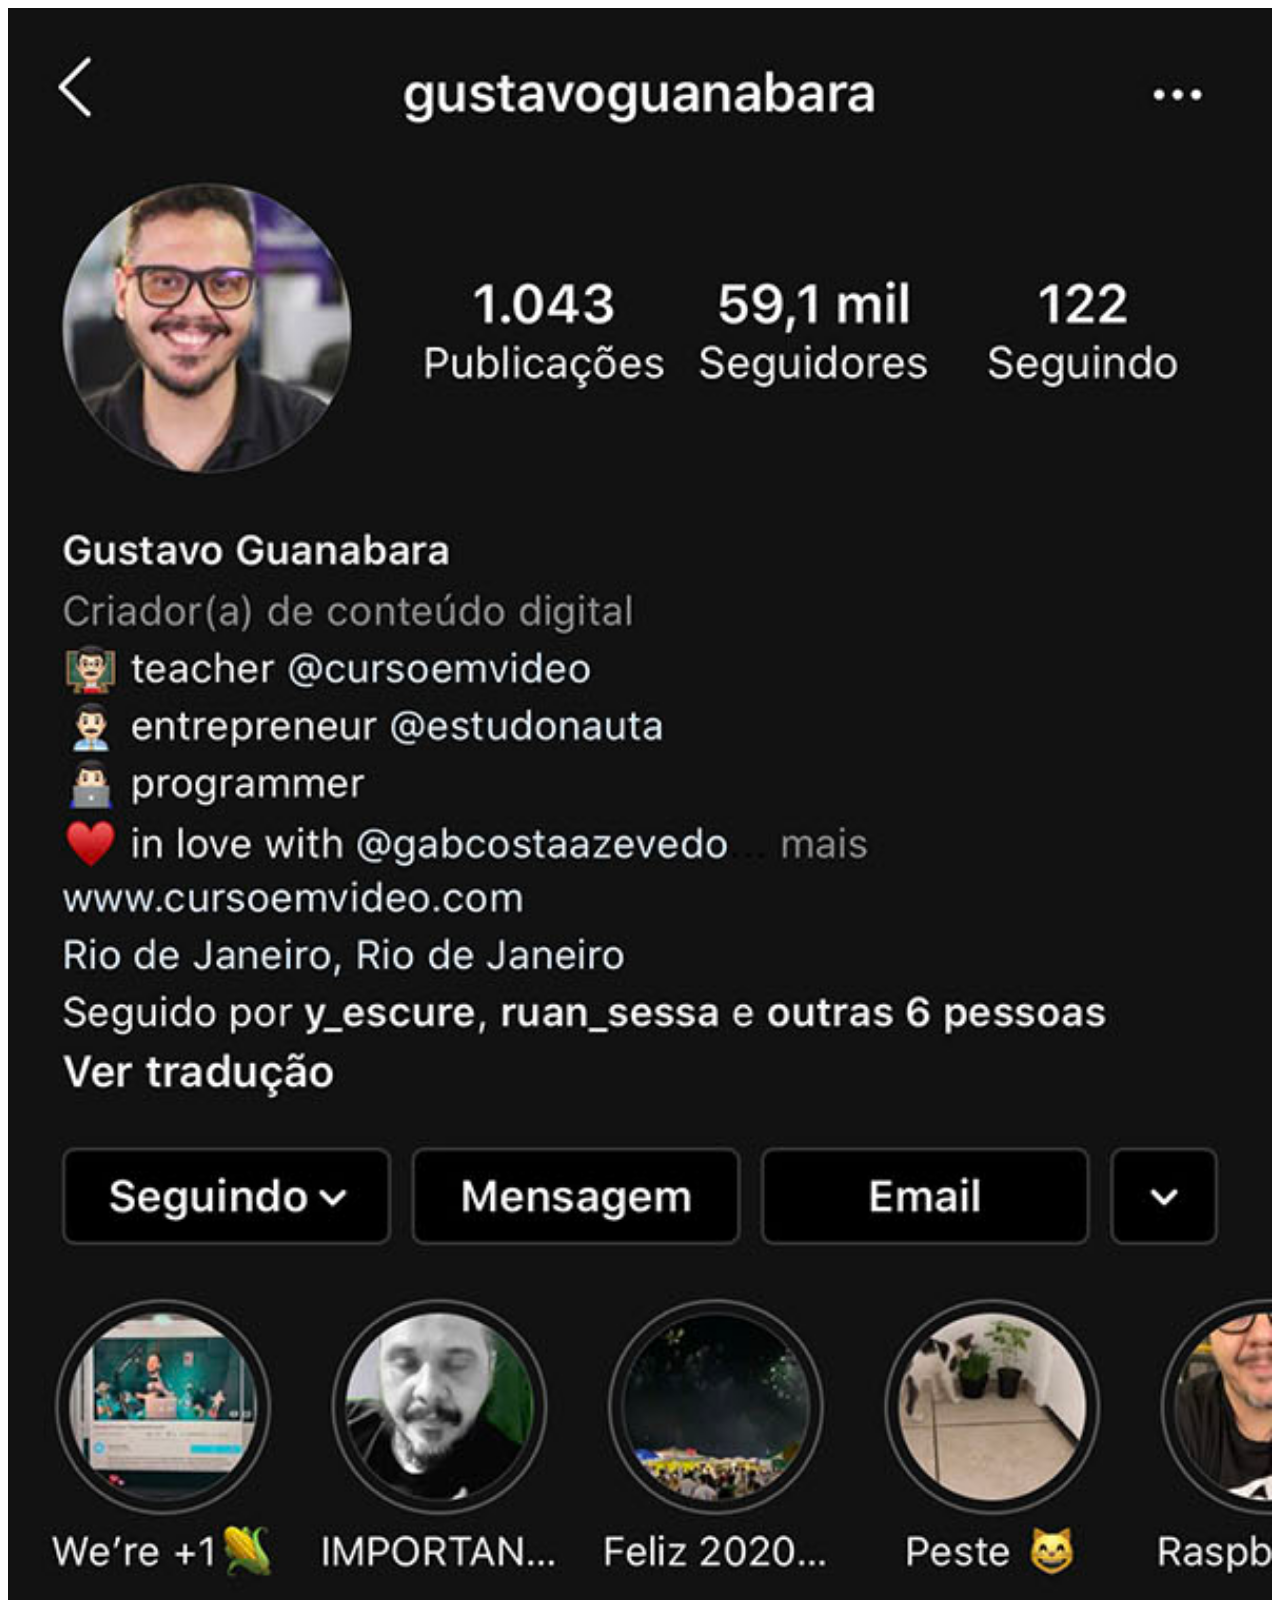
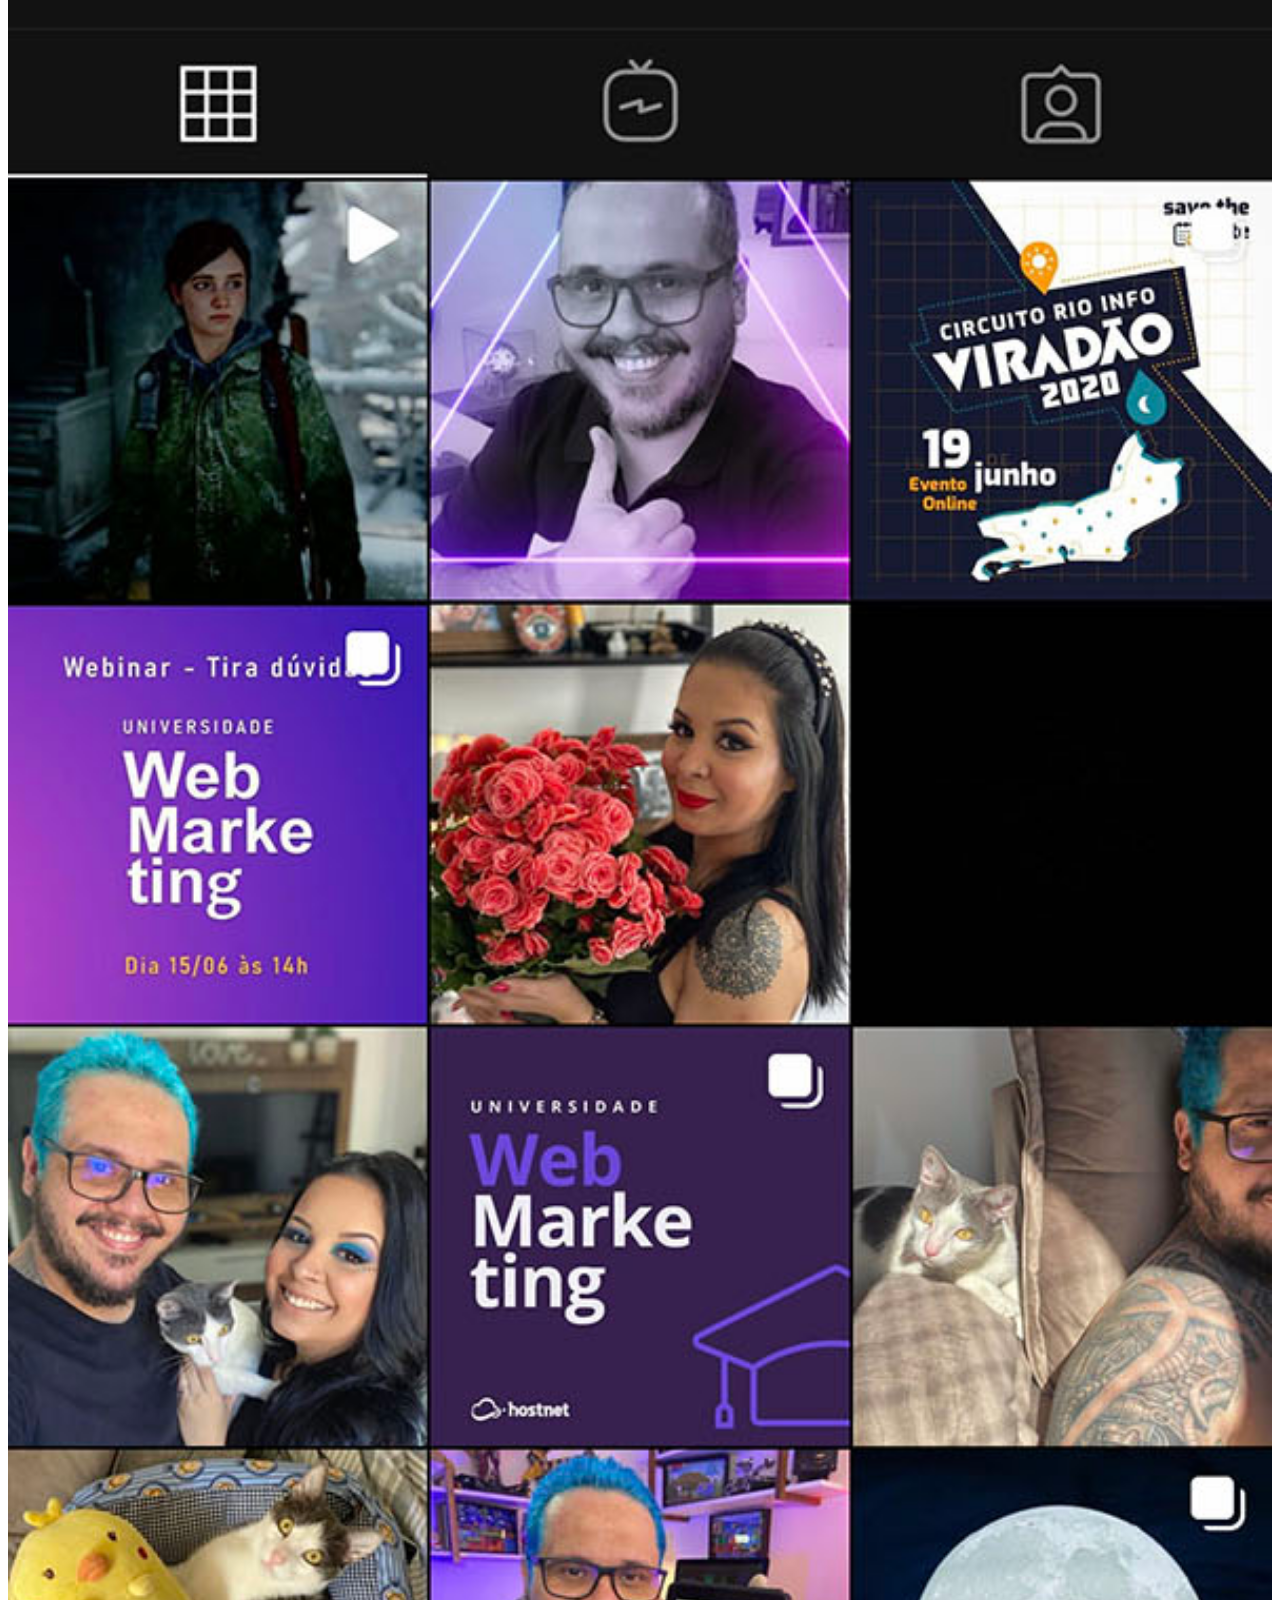
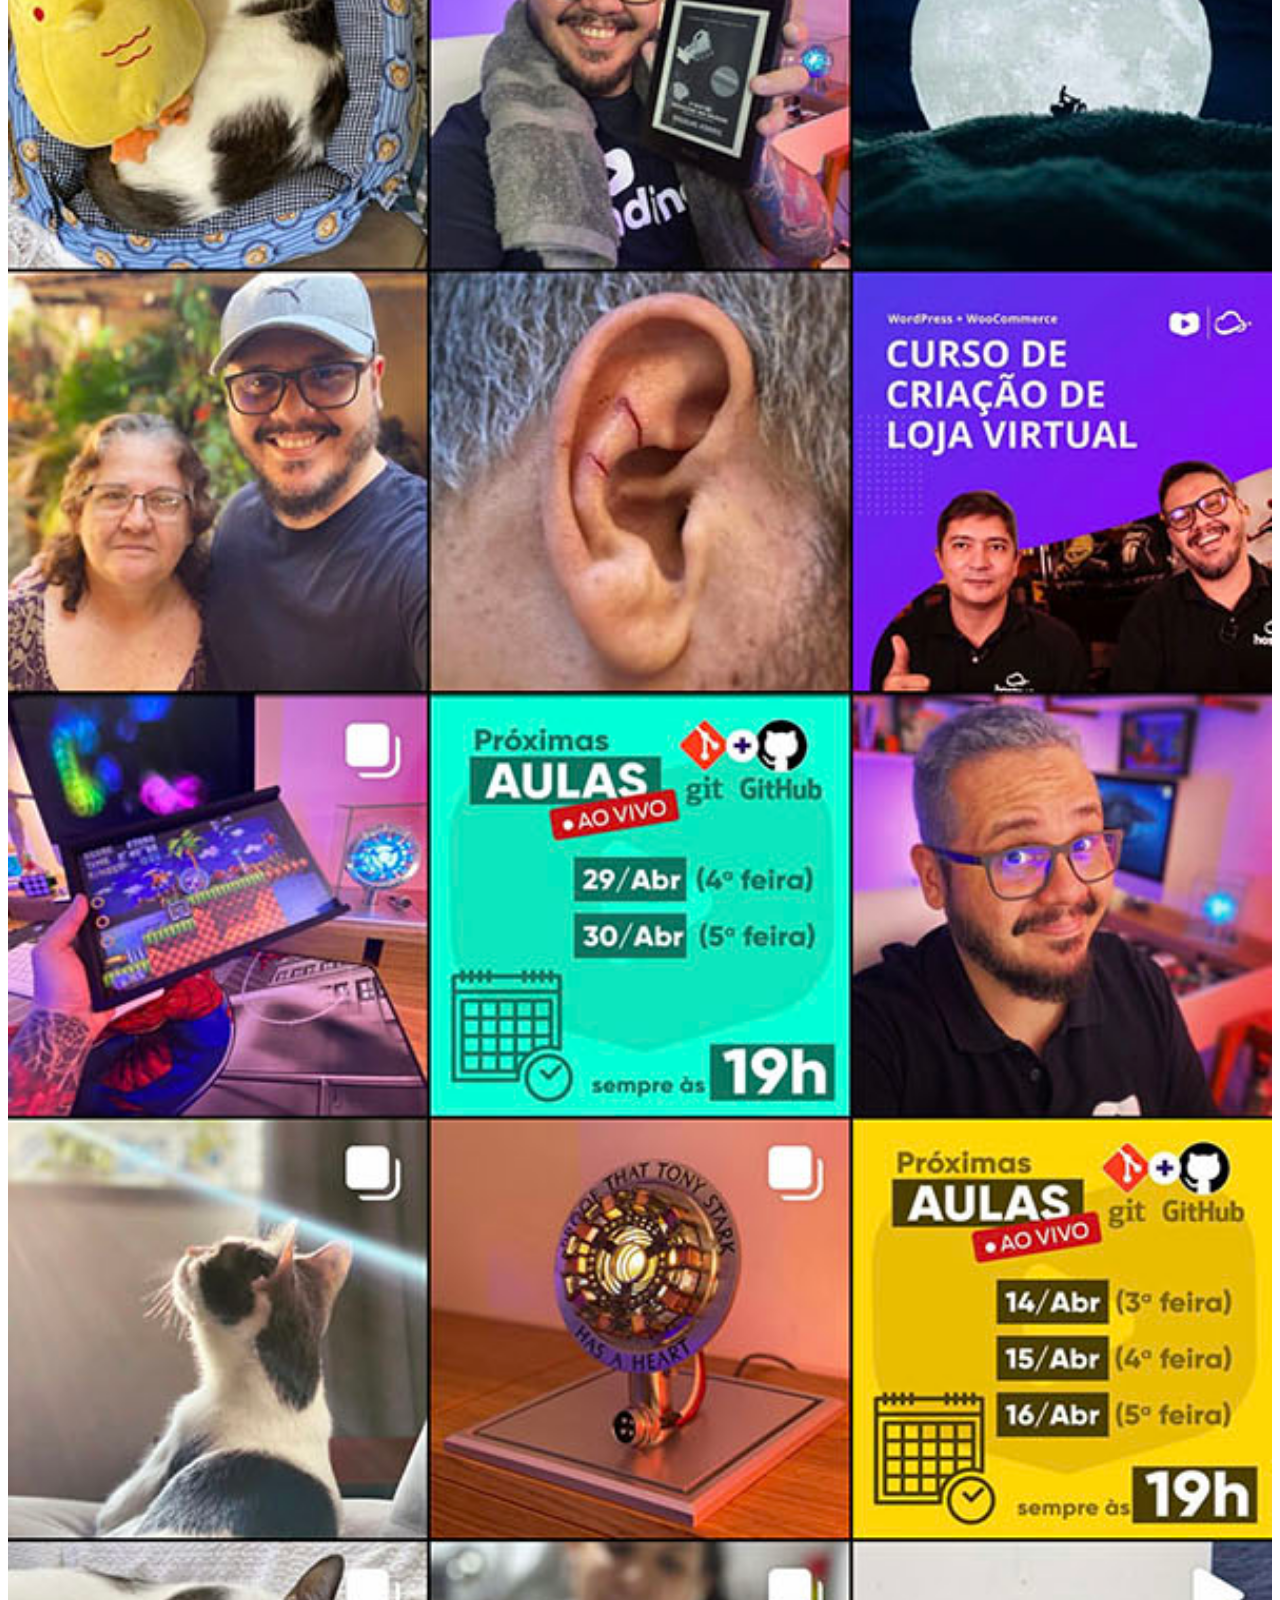
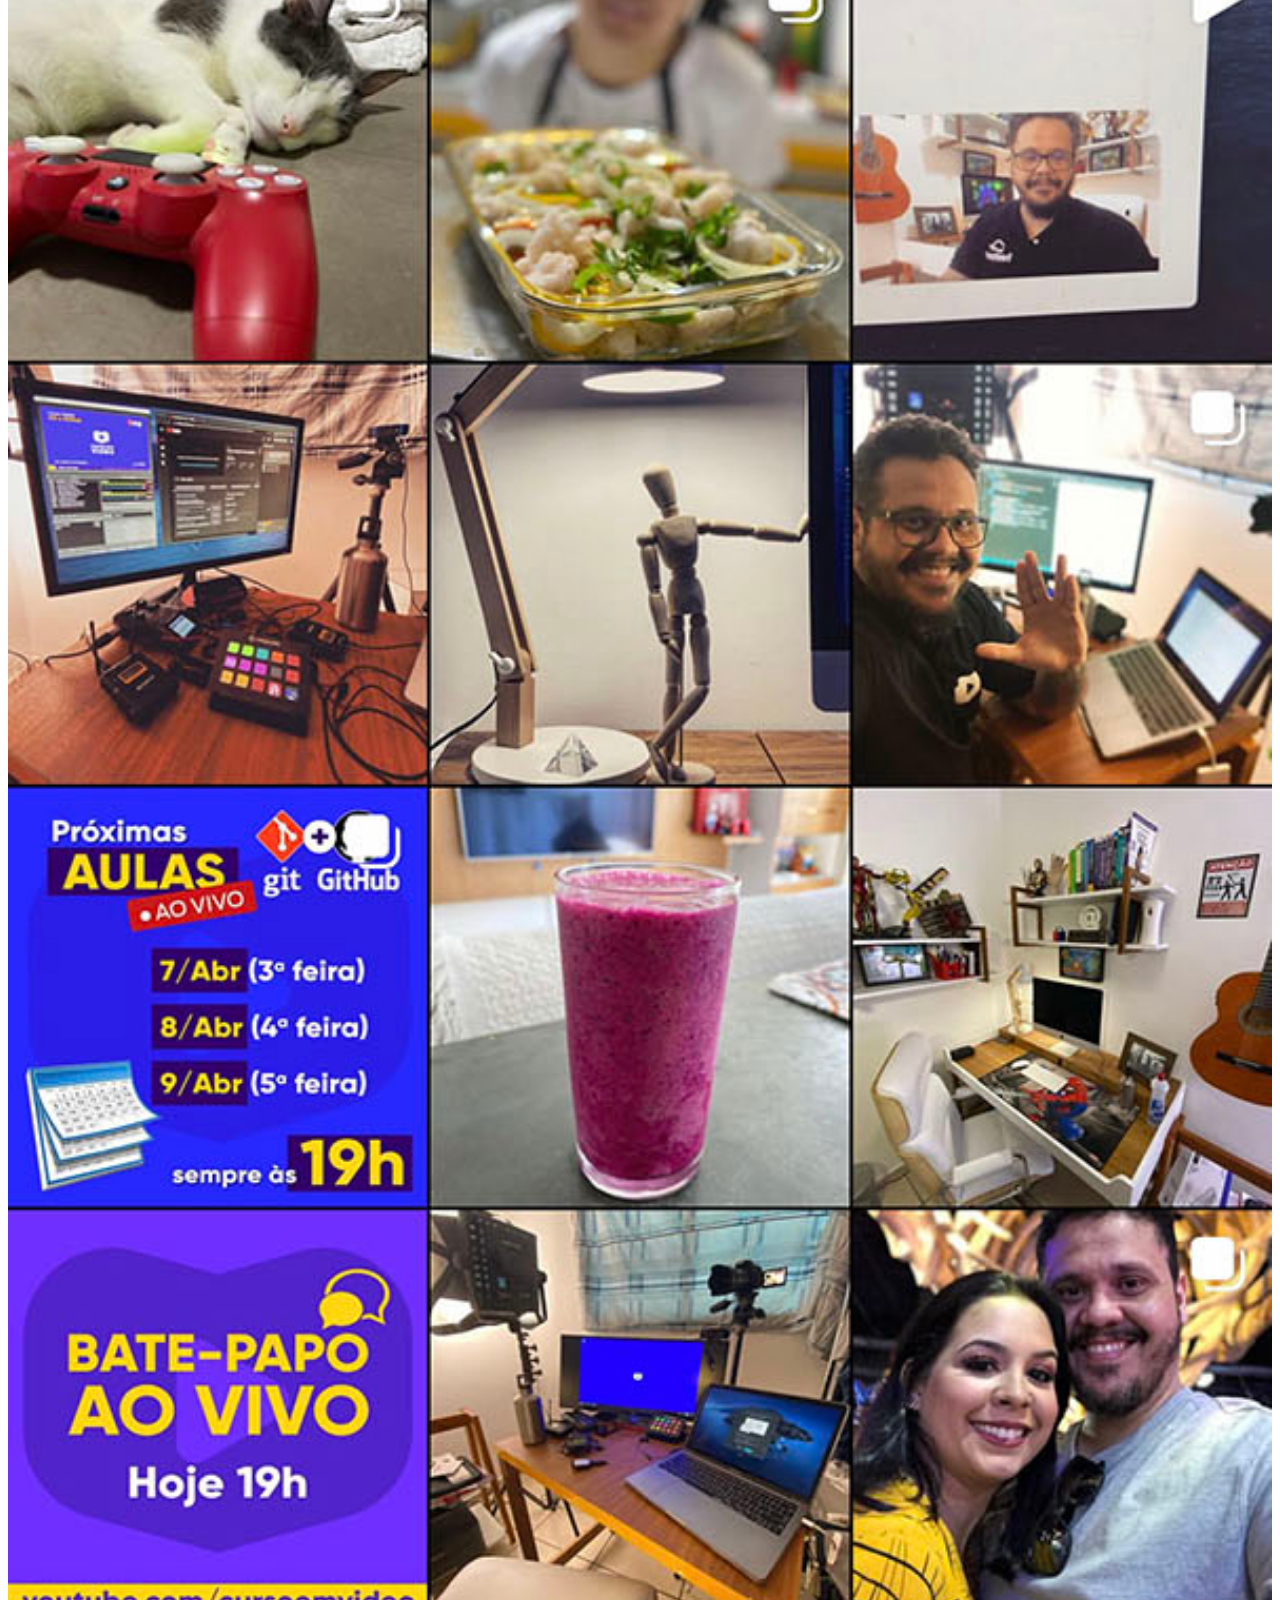
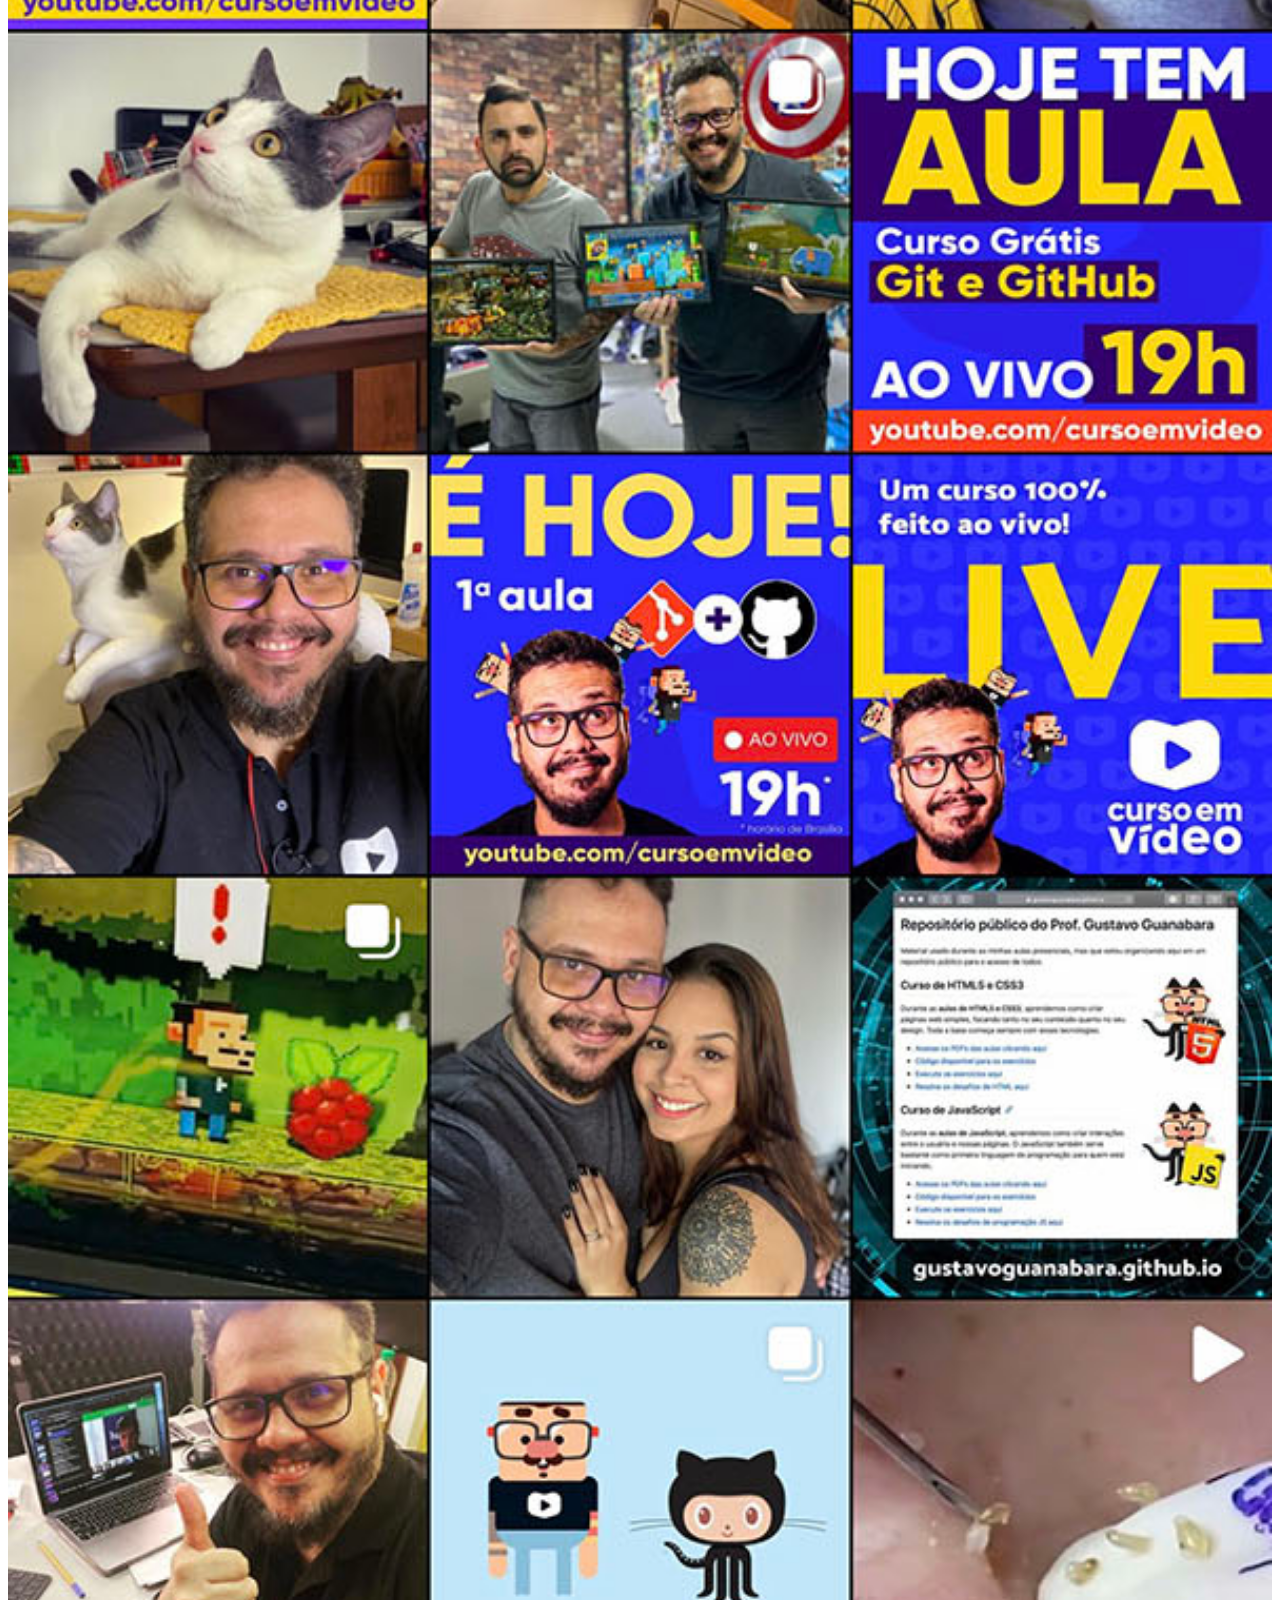
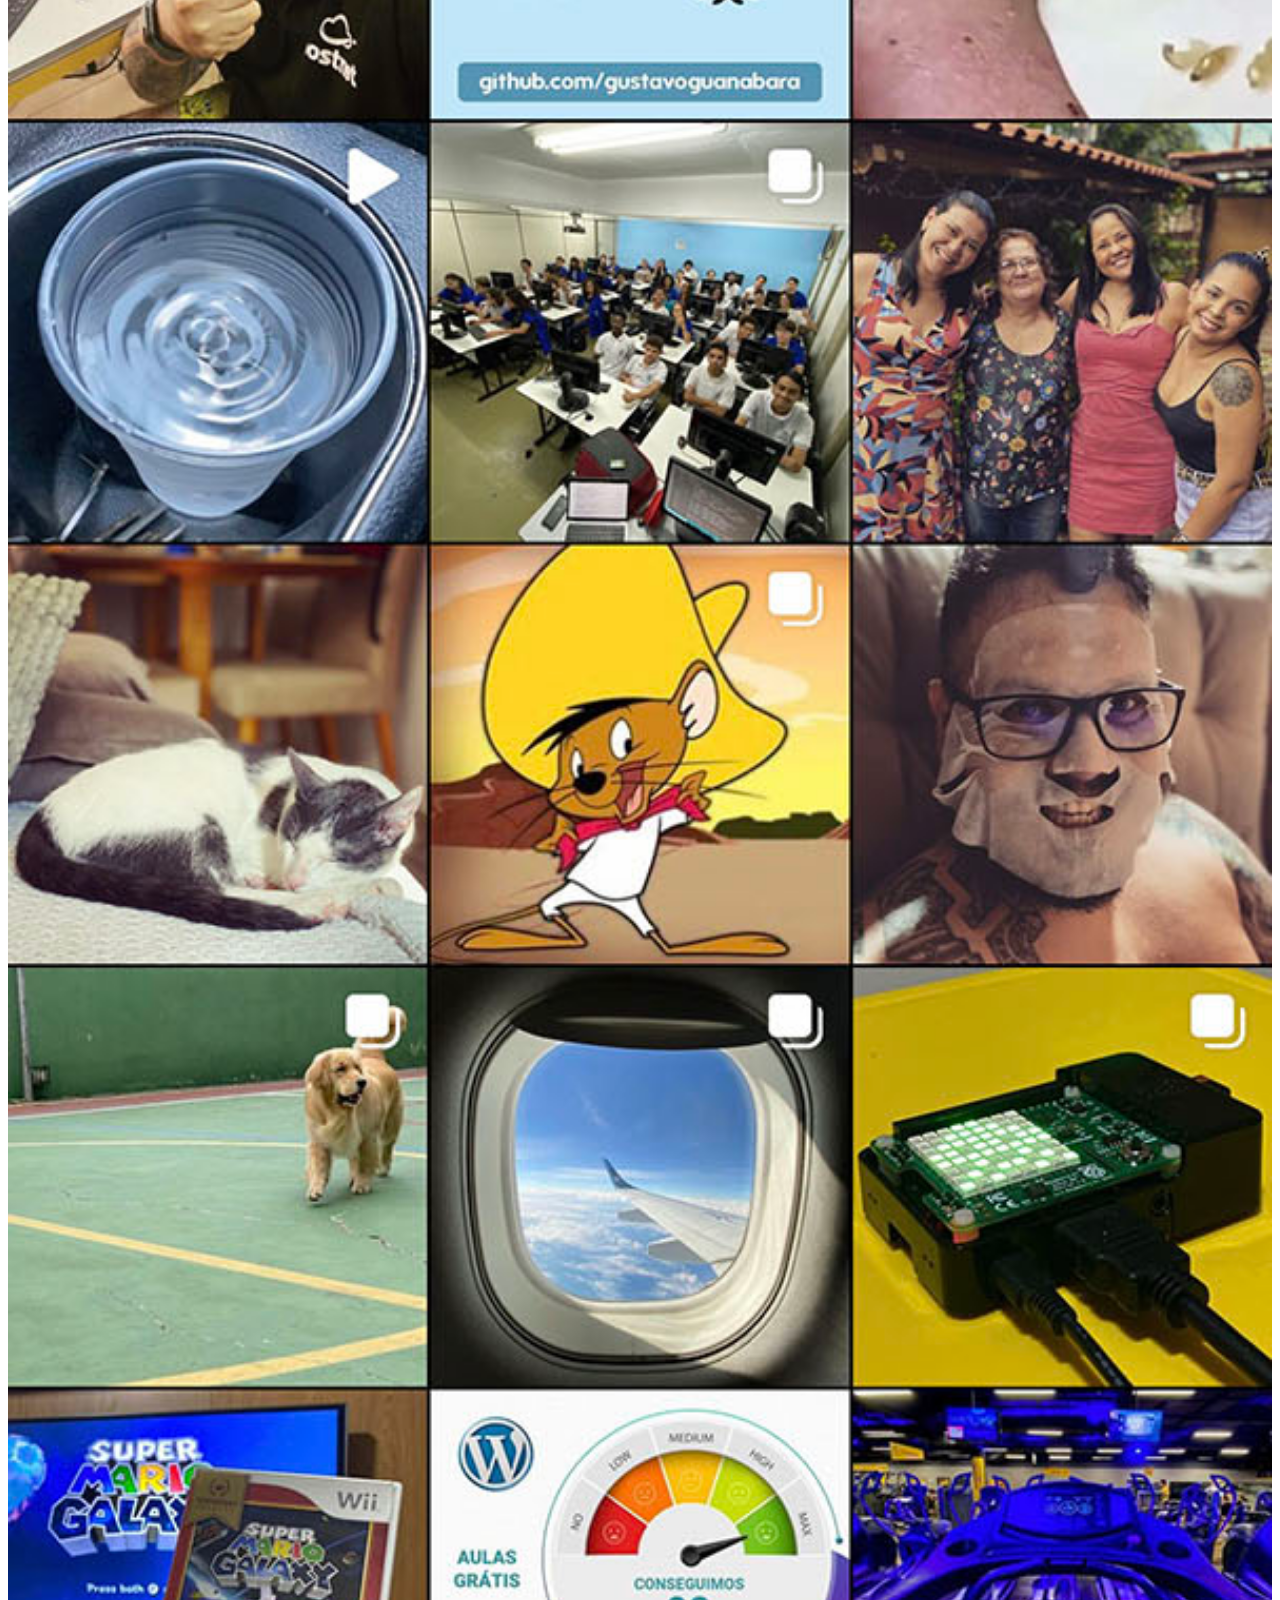
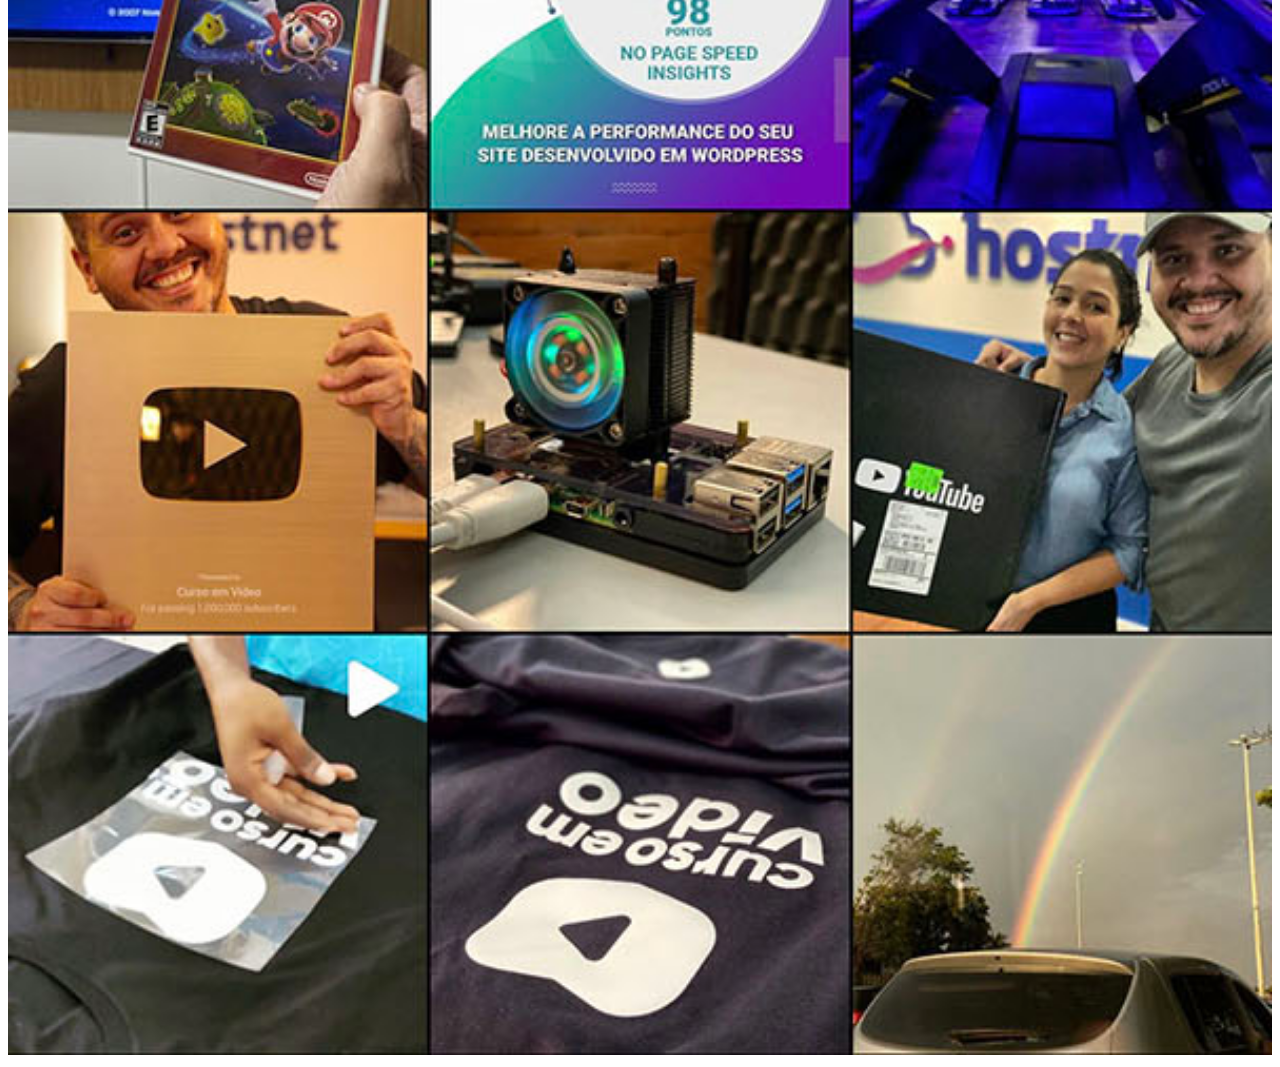
==== projeto/paginas/instagram.html @ 45d6e194 "final" ====
<!DOCTYPE html>
<html lang="pt-br">
<head>
    <meta charset="UTF-8">
    <meta name="viewport" content="width=device-width, initial-scale=1.0">
    <title>Document</title>
    <style>
        img{
            width: 100%;
            margin: auto;
            padding: 0;
        }
    </style>
</head>
<body>
    <img src="../imagens/tela-instagram.jpg" alt="">
</body>
</html>
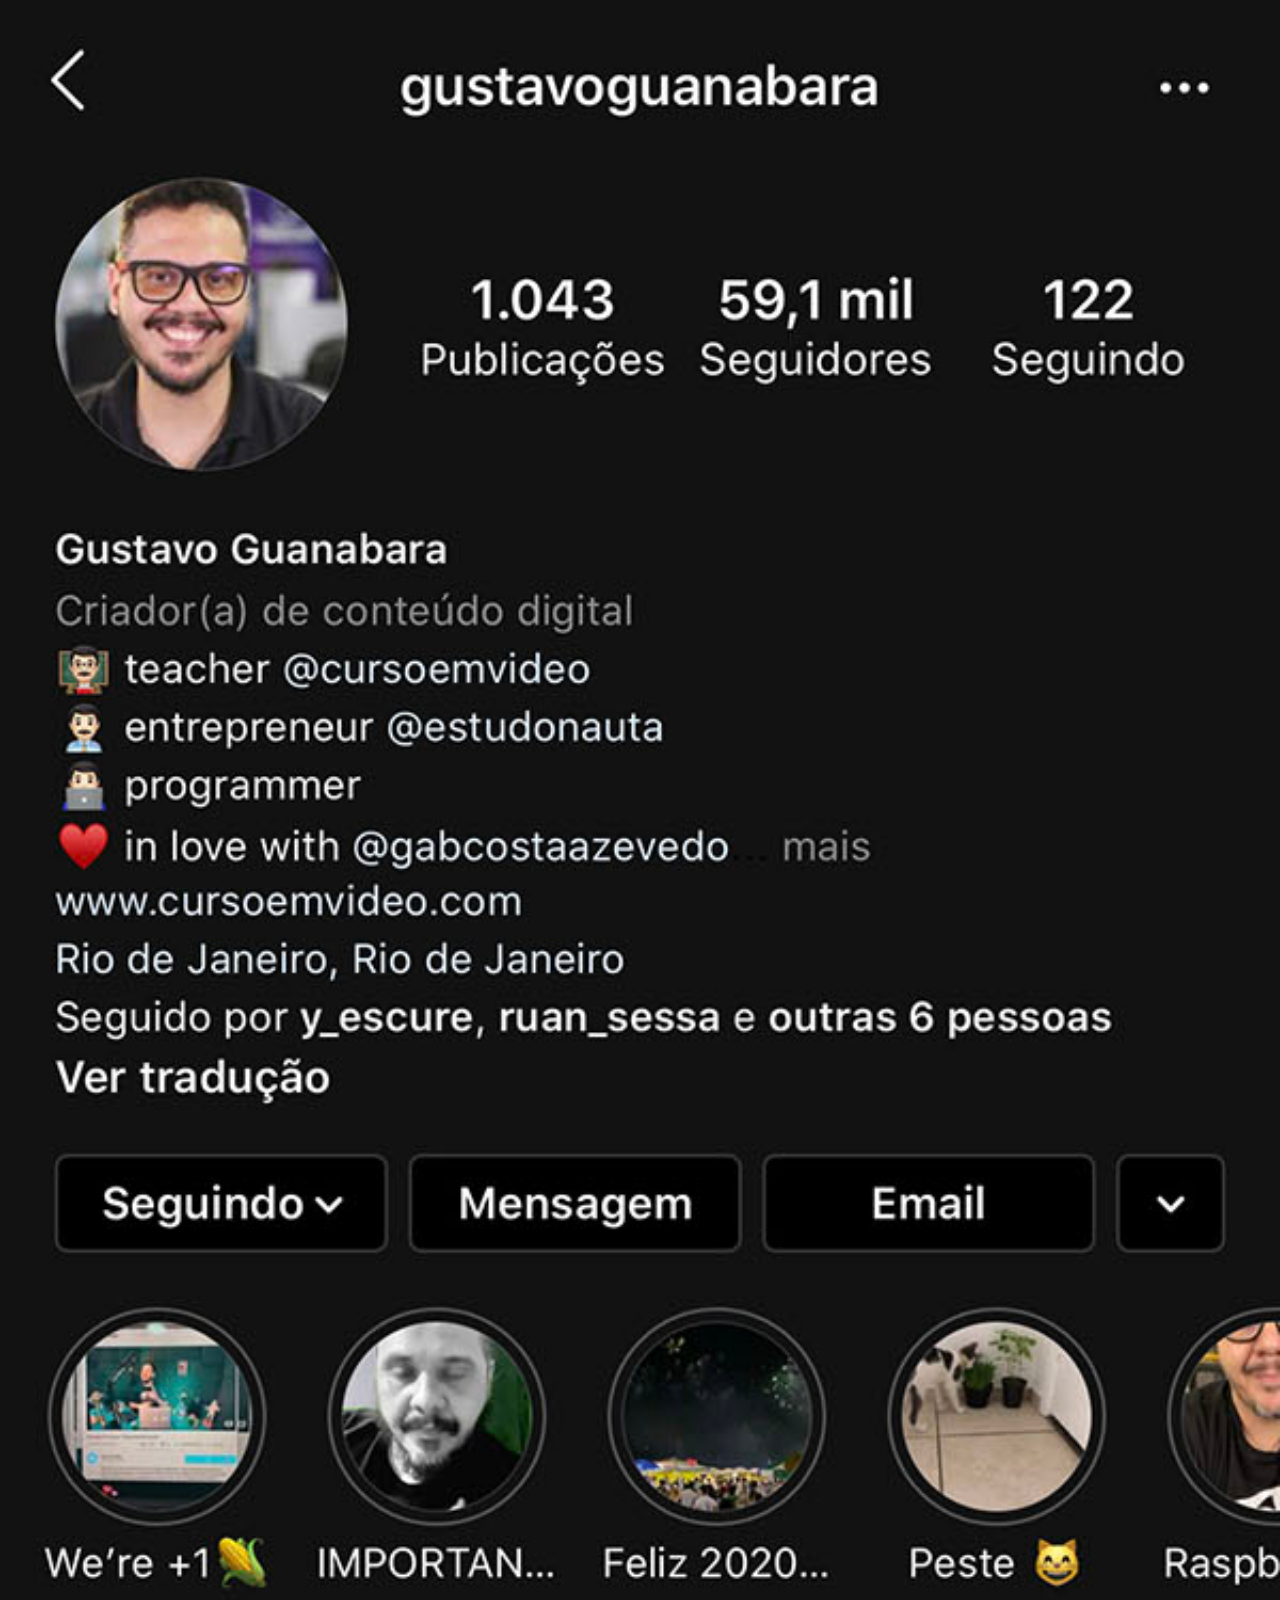
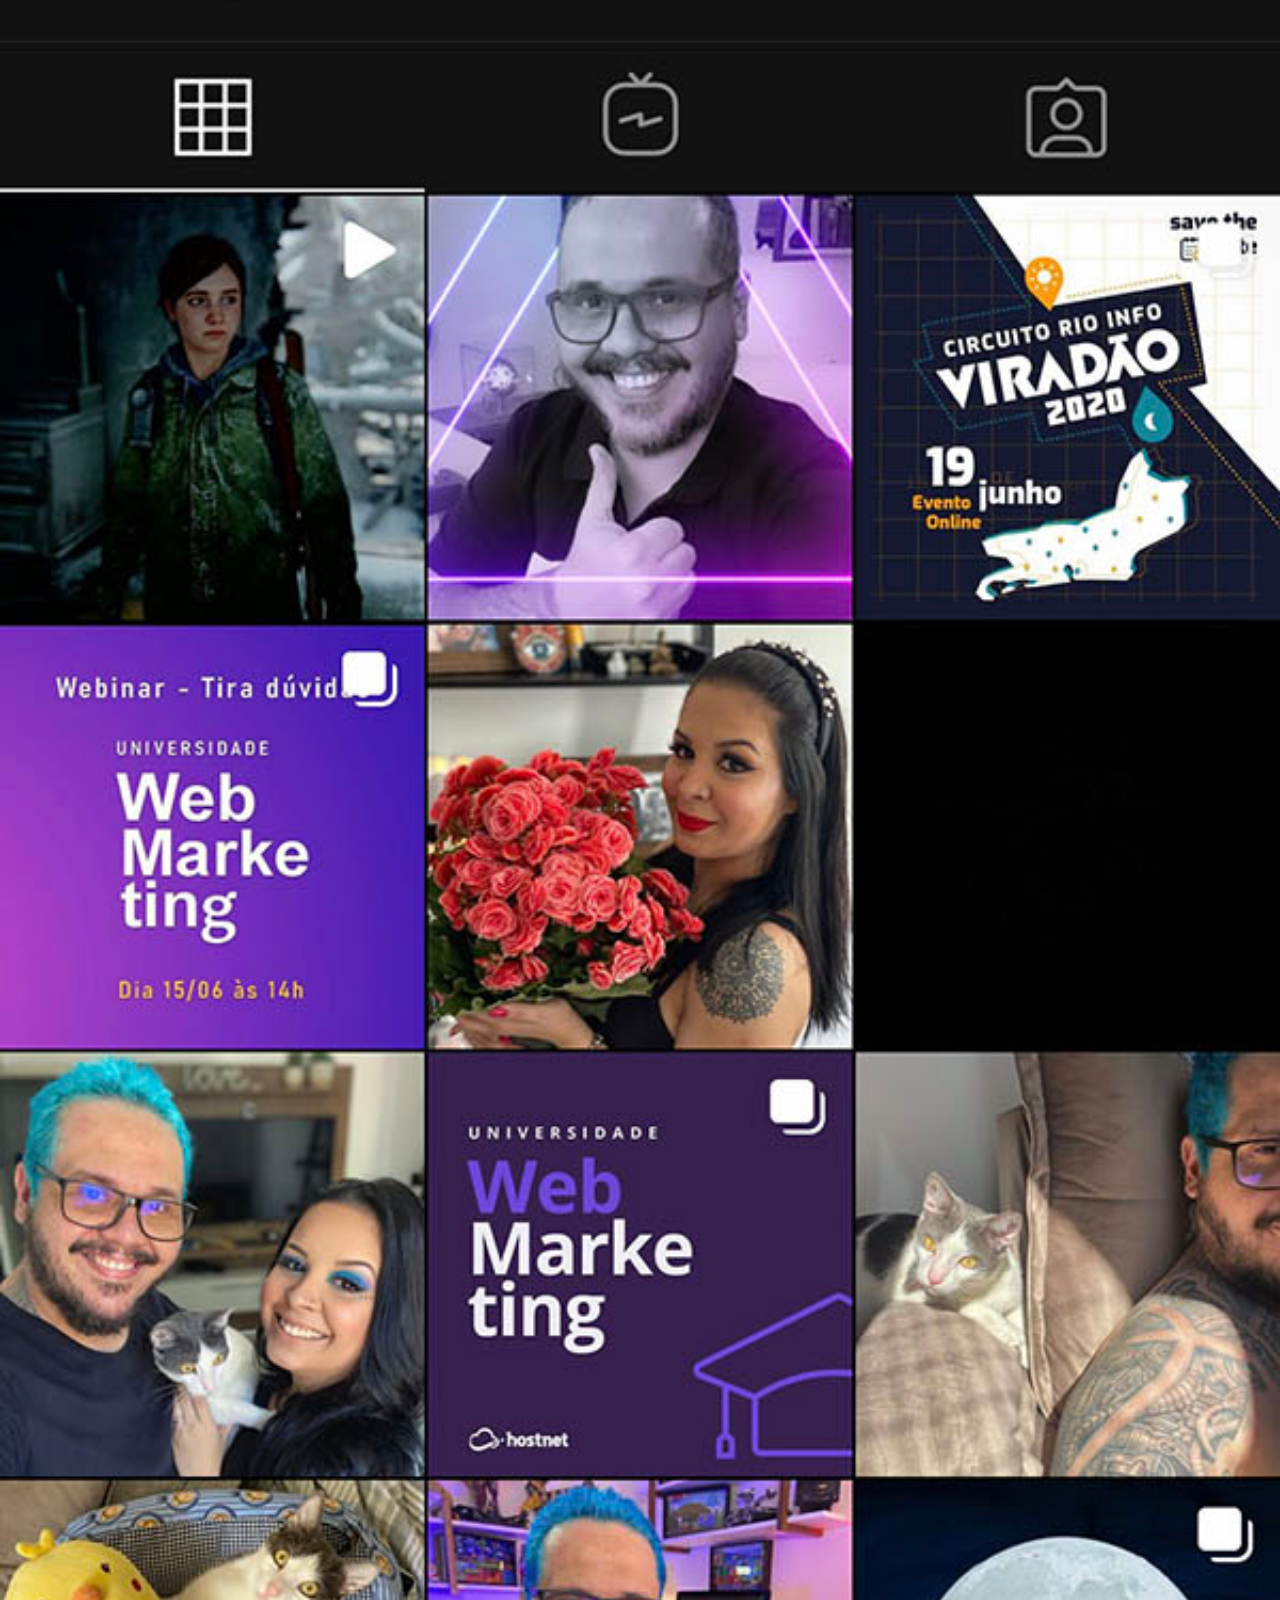
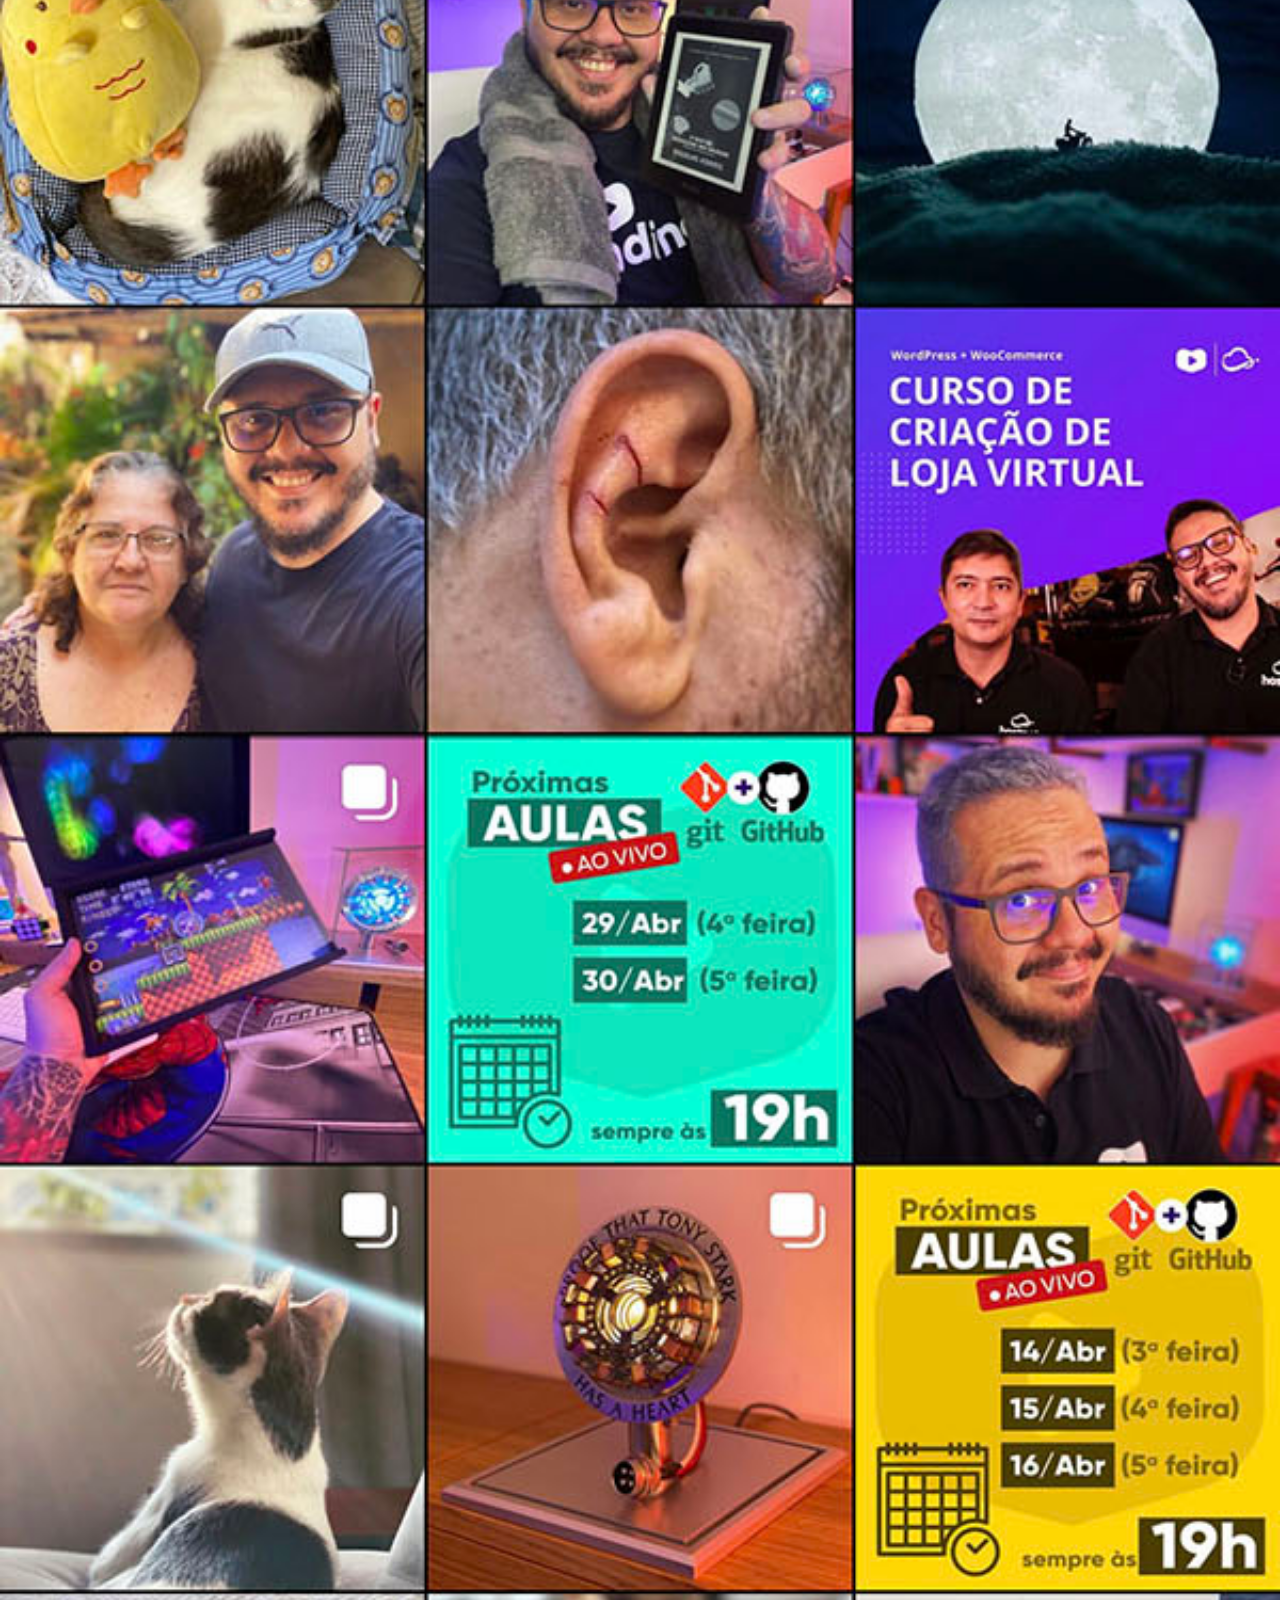
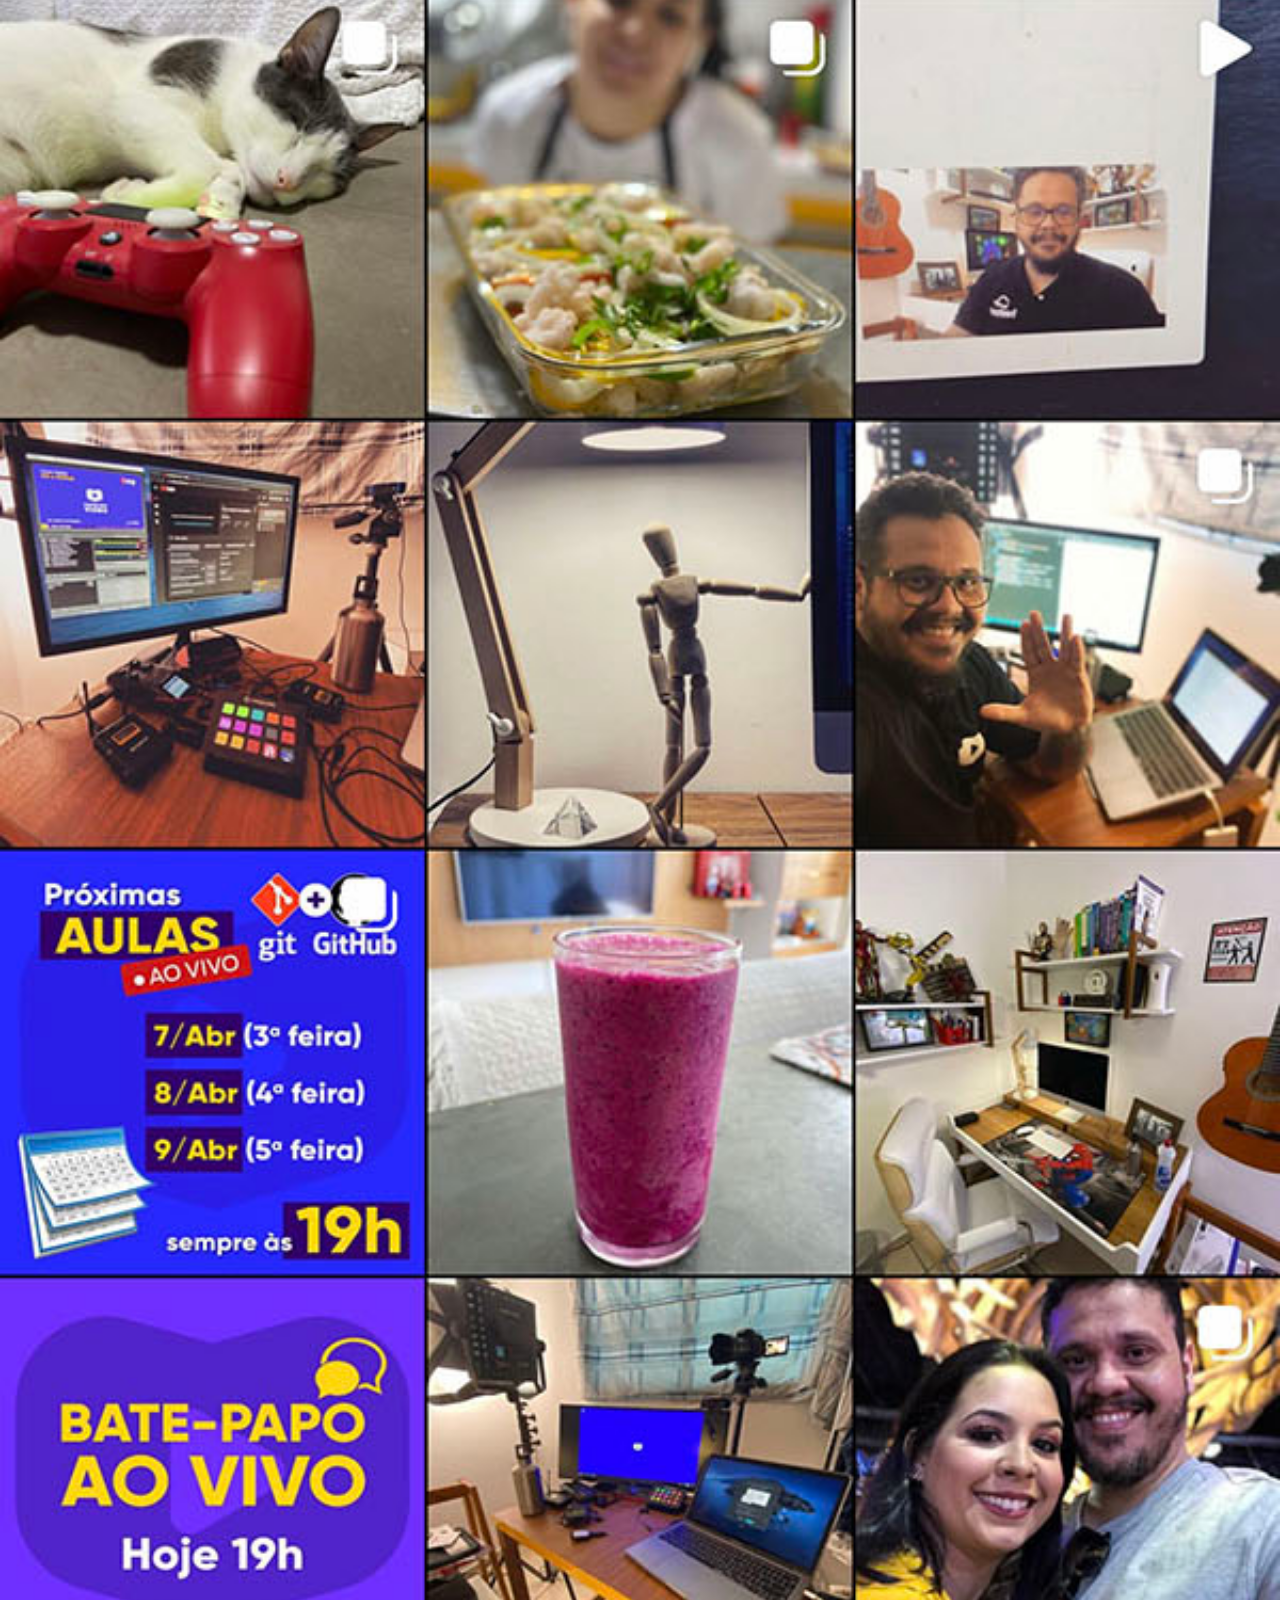
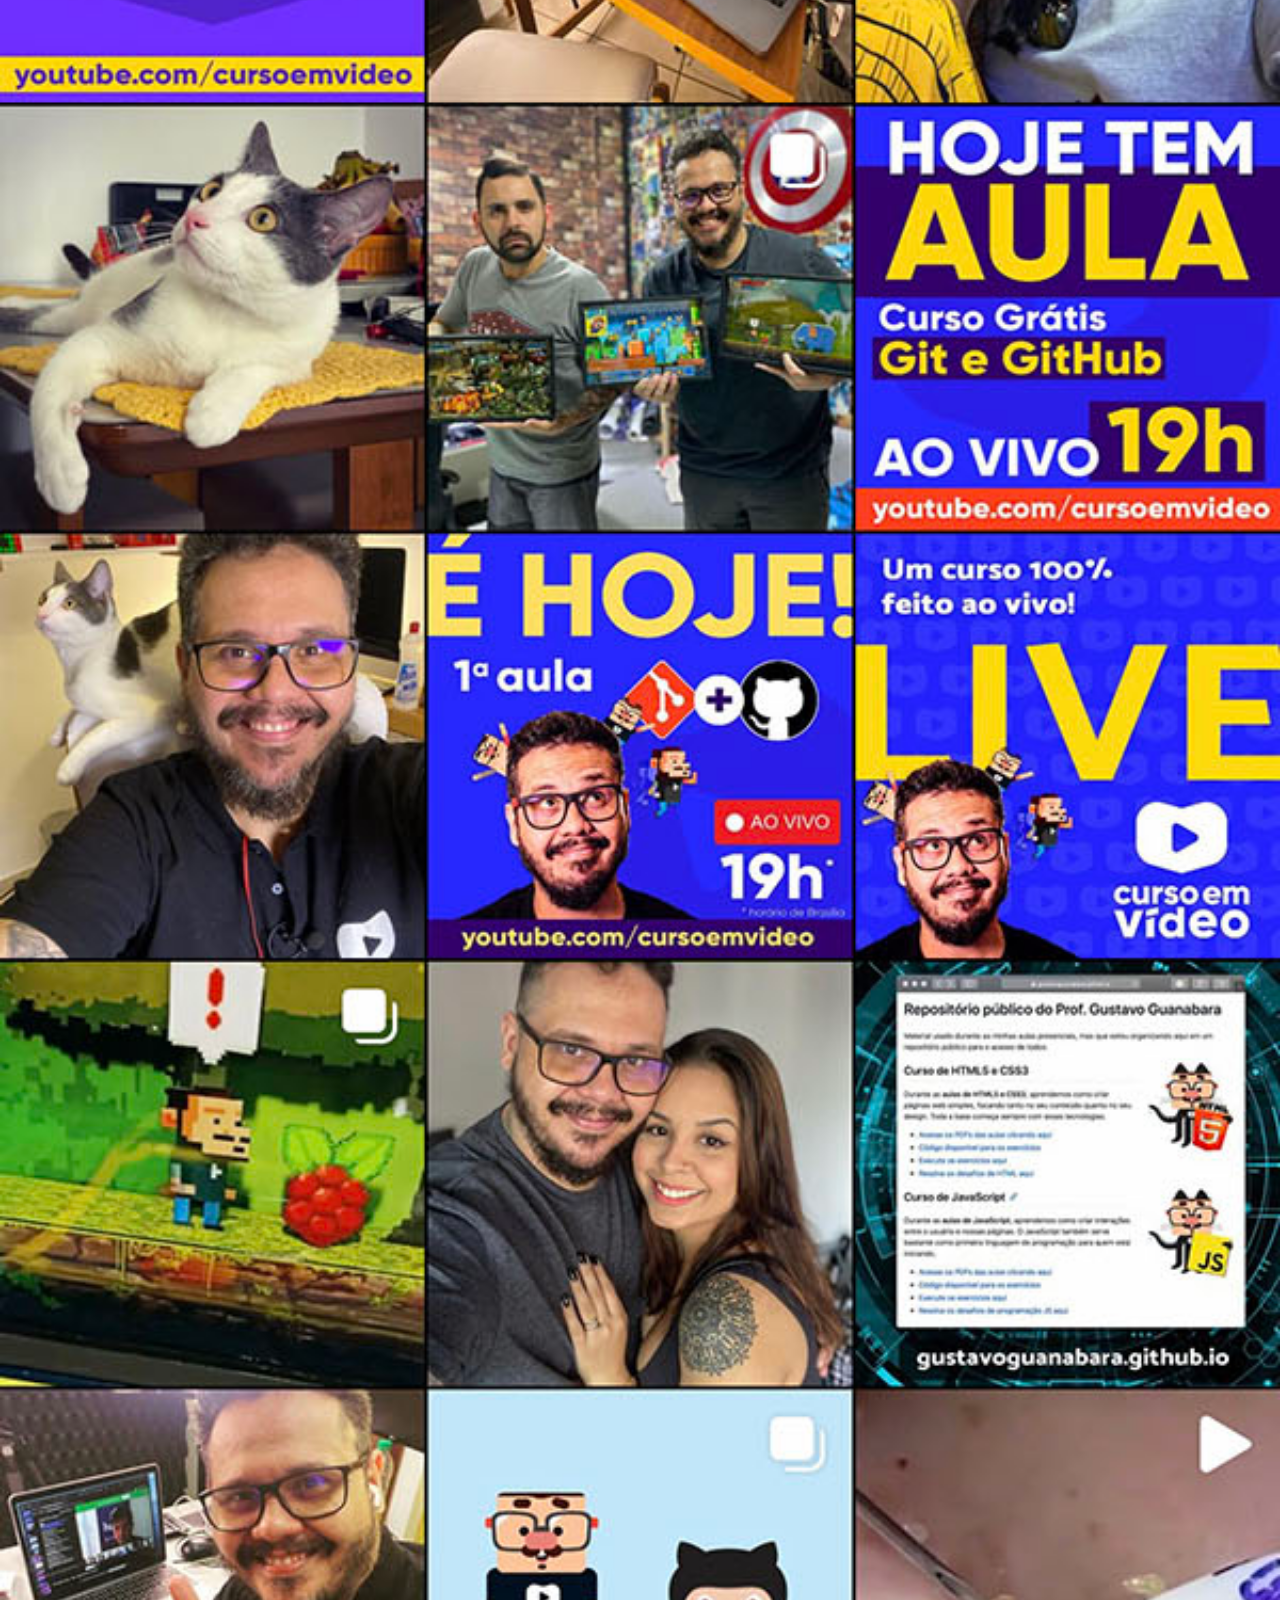
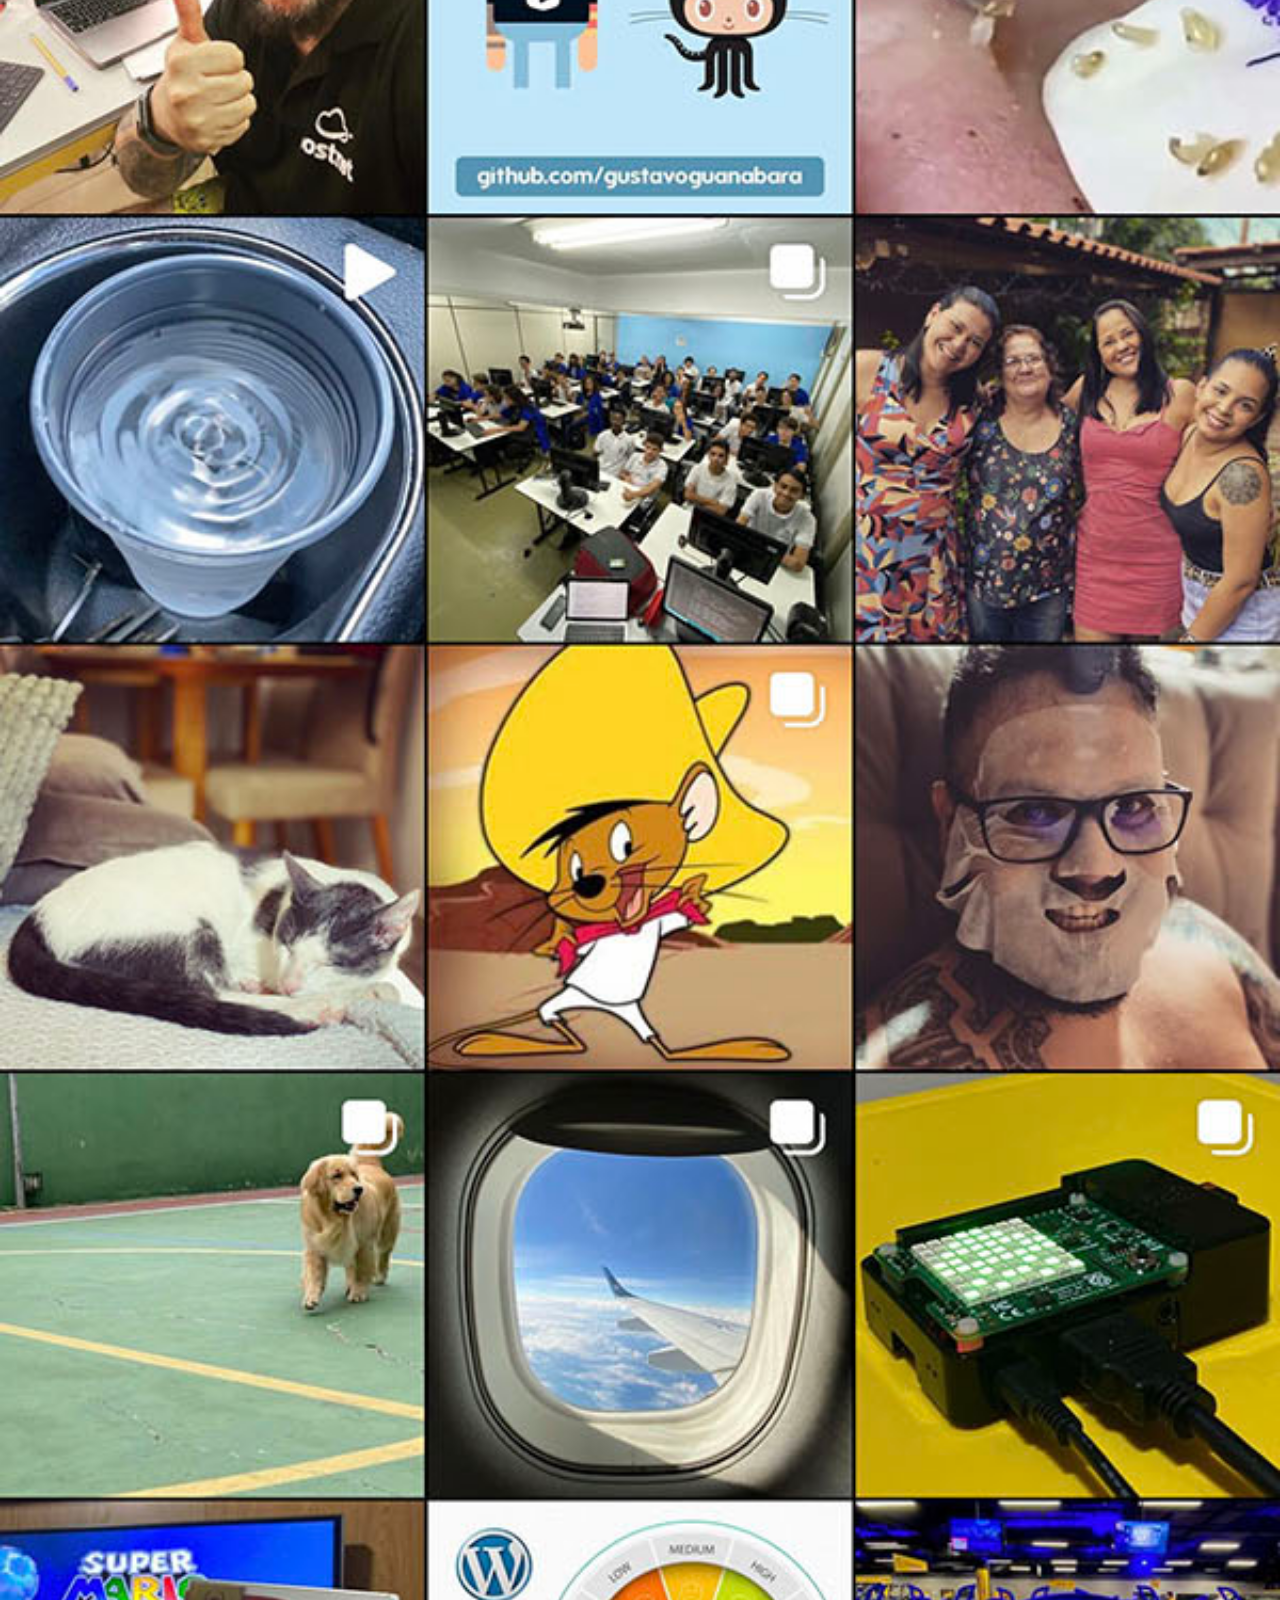
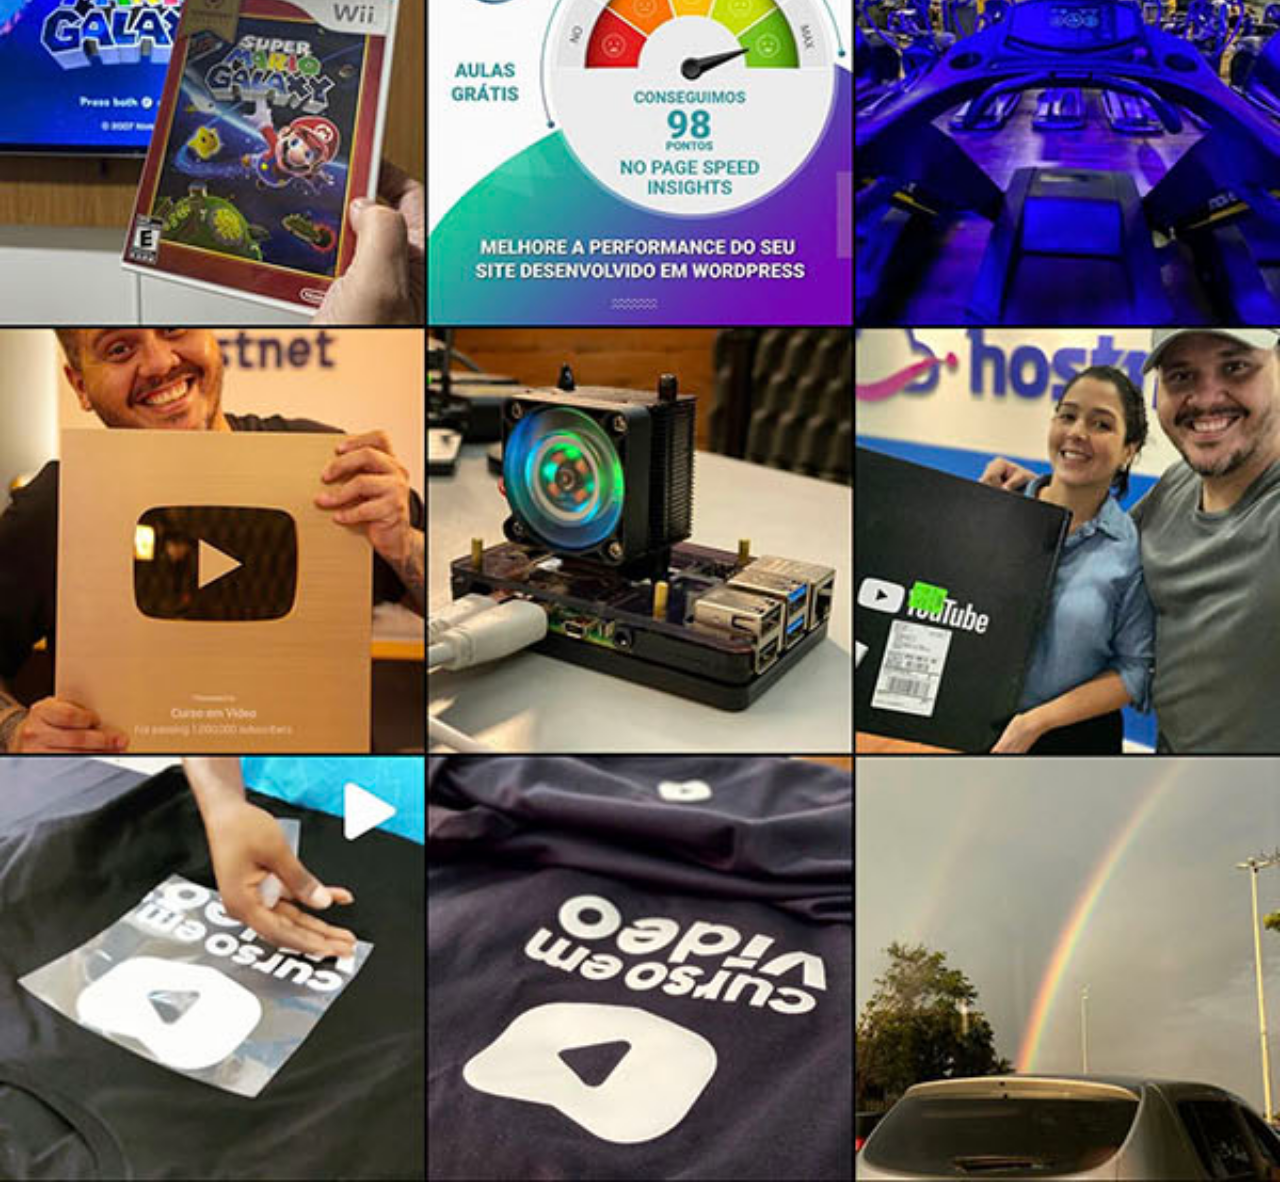
==== commit 86ff8a1b: "Update instagram.html" ====
--- a/projeto/paginas/instagram.html
+++ b/projeto/paginas/instagram.html
@@ -5,11 +5,19 @@
     <meta name="viewport" content="width=device-width, initial-scale=1.0">
     <title>Document</title>
     <style>
+        ::-webkit-scrollbar{
+            width: 0;
+            height: 0;
+        }
+        *{
+            margin: 0;
+            padding: 0;
+        }
         img{
             width: 100%;
             margin: auto;
-            padding: 0;
         }
+
     </style>
 </head>
 <body>
